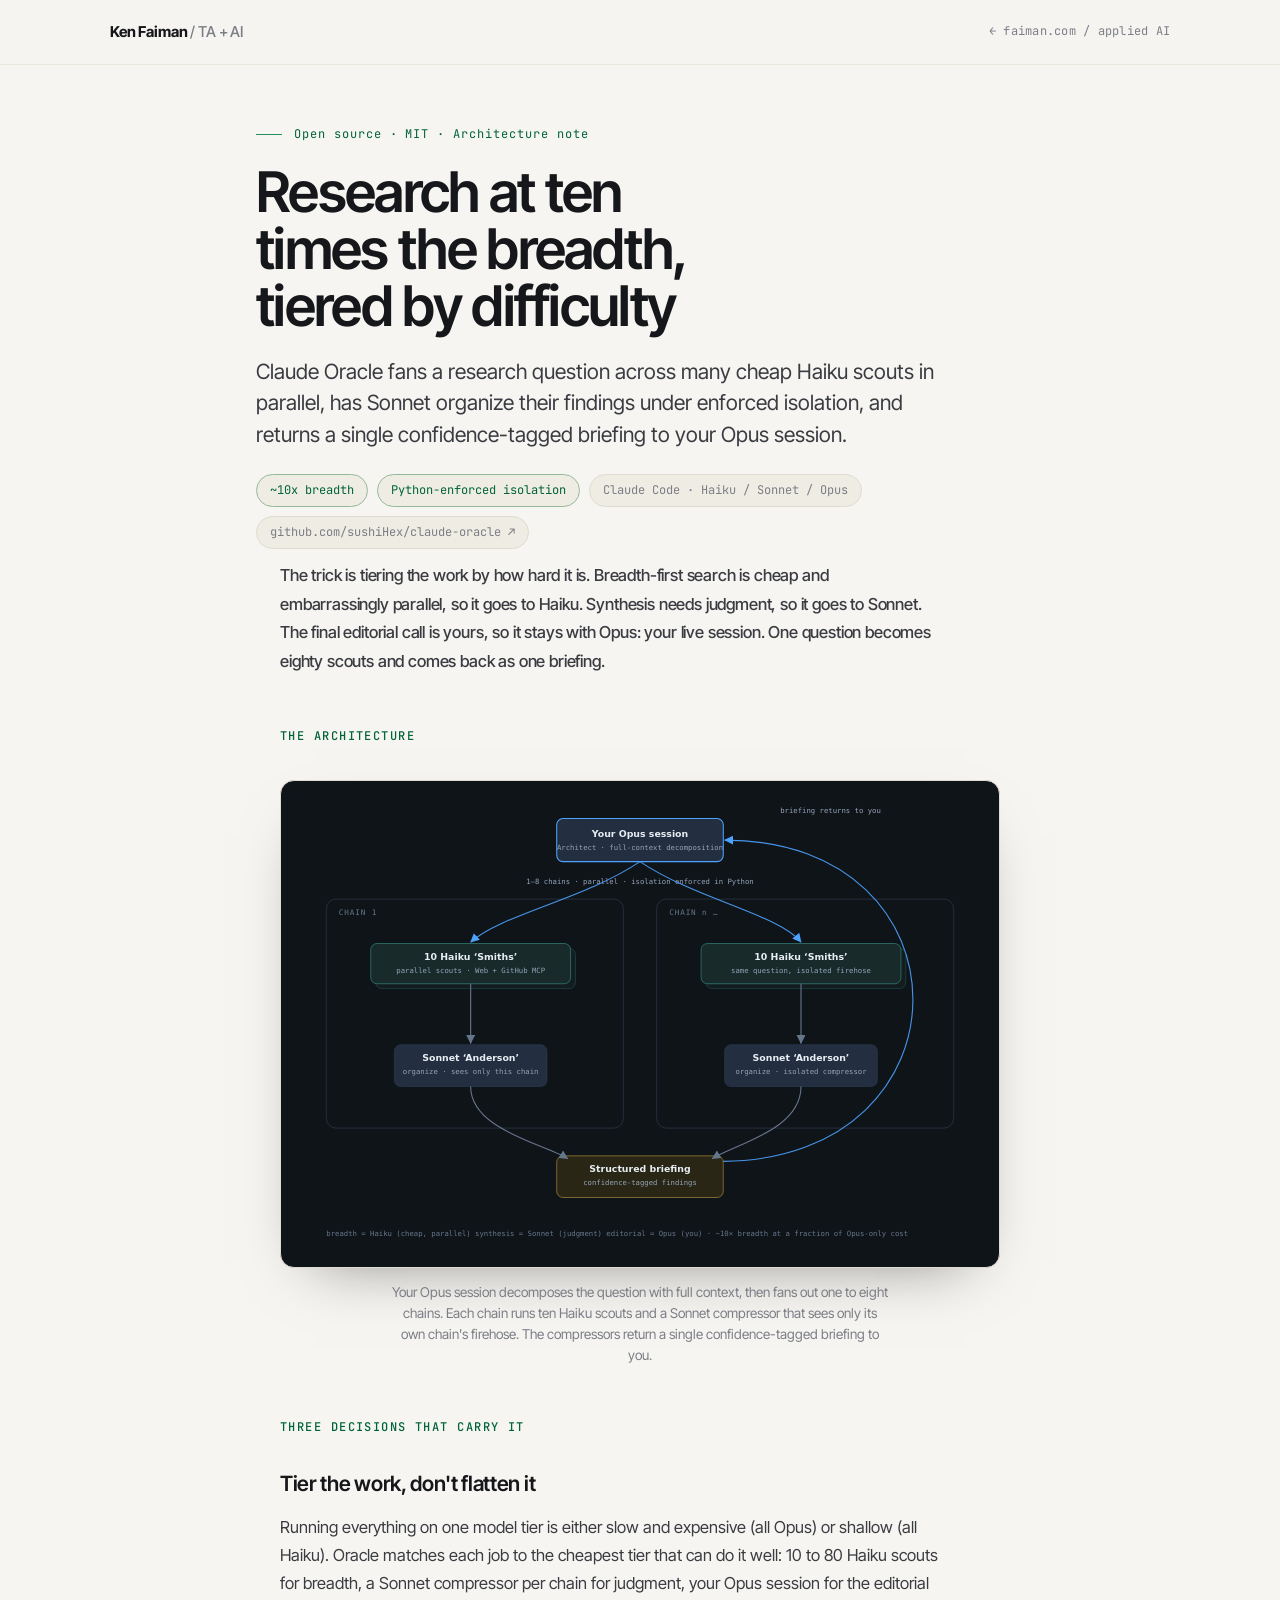
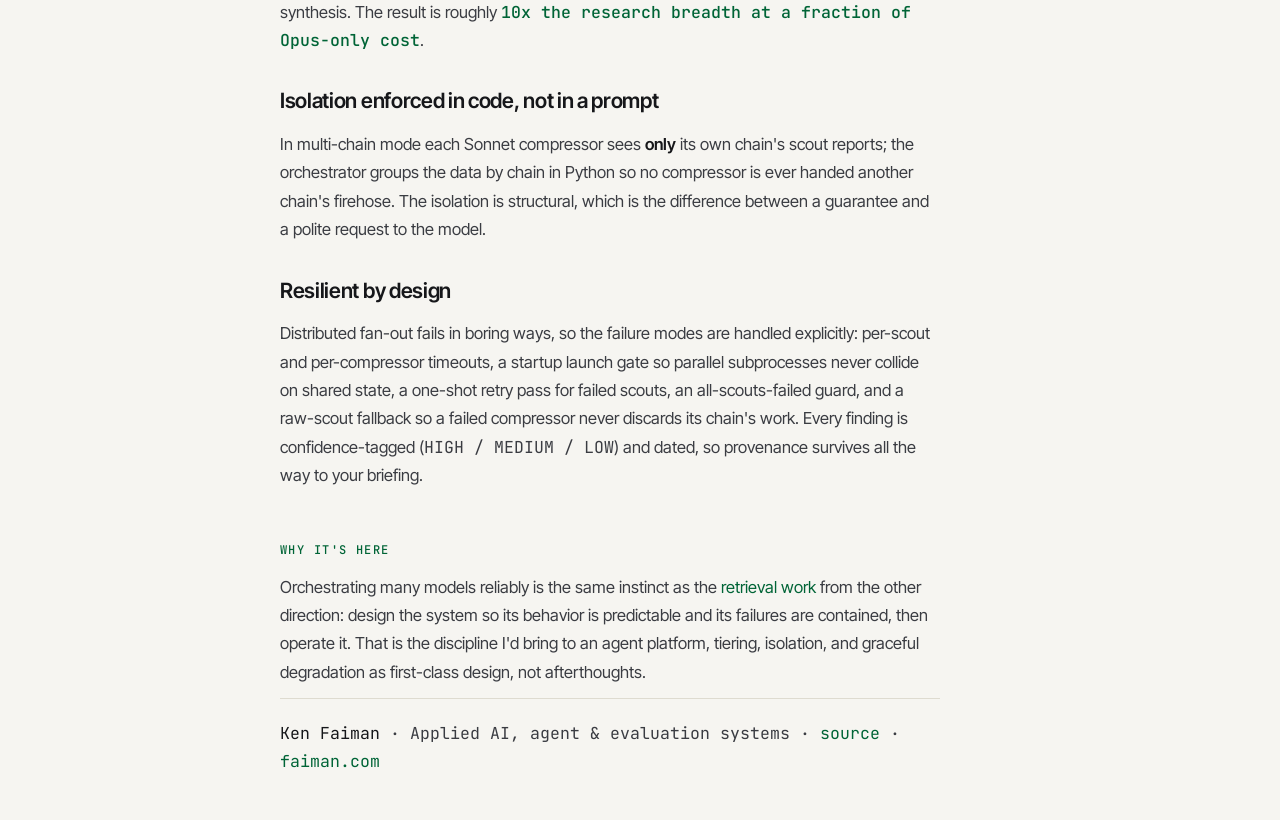
==== writing/claude-oracle.html @ 573a1b5f "Add /writing/ architecture notes for mainframe-mcp and claude-oracle Two deep-dive pages with bespok" ====
<!DOCTYPE html>
<html lang="en">
<head>
<meta charset="utf-8">
<meta name="viewport" content="width=device-width, initial-scale=1">
<title>Claude Oracle: a multi-tier research orchestrator | Ken Faiman</title>
<meta name="description" content="Architecture note: how Claude Oracle tiers research by difficulty, fanning breadth-first search across parallel Haiku scouts, isolating Sonnet synthesis per chain, and returning one confidence-tagged briefing to your Opus session.">
<link rel="preconnect" href="https://fonts.googleapis.com">
<link rel="preconnect" href="https://fonts.gstatic.com" crossorigin>
<link href="https://fonts.googleapis.com/css2?family=Inter+Tight:wght@400;500;600;700&family=JetBrains+Mono:wght@400;500&display=swap" rel="stylesheet">
<link rel="stylesheet" href="writing.css">
</head>
<body>

<div class="topbar">
  <div class="wrap">
    <a class="mark" href="../index.html">Ken Faiman <span>/ TA + AI</span></a>
    <a class="back" href="../index.html#ai">&larr; faiman.com / applied AI</a>
  </div>
</div>

<div class="wrap">
  <article class="article">
    <p class="eyebrow">Open source · MIT · Architecture note</p>
    <h1>Research at ten times the breadth, tiered by difficulty</h1>
    <p class="dek">Claude Oracle fans a research question across many cheap Haiku scouts in parallel, has Sonnet organize their findings under enforced isolation, and returns a single confidence-tagged briefing to your Opus session.</p>
    <div class="metachips">
      <span class="chip on">~10x breadth</span>
      <span class="chip on">Python-enforced isolation</span>
      <span class="chip">Claude Code · Haiku / Sonnet / Opus</span>
      <span class="chip"><a href="https://github.com/sushiHex/claude-oracle" style="color:inherit">github.com/sushiHex/claude-oracle&nbsp;&#8599;</a></span>
    </div>

    <div class="article-body">
      <p class="lead">The trick is tiering the work by how hard it is. Breadth-first search is cheap and embarrassingly parallel, so it goes to Haiku. Synthesis needs judgment, so it goes to Sonnet. The final editorial call is yours, so it stays with Opus: your live session. One question becomes eighty scouts and comes back as one briefing.</p>

      <h2>The architecture</h2>
      <figure>
        <div class="diagram"><img src="arch-claude-oracle.svg" alt="Claude Oracle architecture: an Opus architect decomposes a question, parallel Haiku scout chains gather breadth, Sonnet compressors organize each chain in isolation, and a confidence-tagged briefing returns to your session." loading="lazy"></div>
        <figcaption>Your Opus session decomposes the question with full context, then fans out one to eight chains. Each chain runs ten Haiku scouts and a Sonnet compressor that sees only its own chain's firehose. The compressors return a single confidence-tagged briefing to you.</figcaption>
      </figure>

      <h2>Three decisions that carry it</h2>

      <h3>Tier the work, don't flatten it</h3>
      <p>Running everything on one model tier is either slow and expensive (all Opus) or shallow (all Haiku). Oracle matches each job to the cheapest tier that can do it well: 10 to 80 Haiku scouts for breadth, a Sonnet compressor per chain for judgment, your Opus session for the editorial synthesis. The result is roughly <span class="win">10x the research breadth at a fraction of Opus-only cost</span>.</p>

      <h3>Isolation enforced in code, not in a prompt</h3>
      <p>In multi-chain mode each Sonnet compressor sees <strong>only</strong> its own chain's scout reports; the orchestrator groups the data by chain in Python so no compressor is ever handed another chain's firehose. The isolation is structural, which is the difference between a guarantee and a polite request to the model.</p>

      <h3>Resilient by design</h3>
      <p>Distributed fan-out fails in boring ways, so the failure modes are handled explicitly: per-scout and per-compressor timeouts, a startup launch gate so parallel subprocesses never collide on shared state, a one-shot retry pass for failed scouts, an all-scouts-failed guard, and a raw-scout fallback so a failed compressor never discards its chain's work. Every finding is confidence-tagged (<span class="mono">HIGH / MEDIUM / LOW</span>) and dated, so provenance survives all the way to your briefing.</p>

      <h2>Why it's here</h2>
      <p>Orchestrating many models reliably is the same instinct as the <a href="mainframe-mcp.html">retrieval work</a> from the other direction: design the system so its behavior is predictable and its failures are contained, then operate it. That is the discipline I'd bring to an agent platform, tiering, isolation, and graceful degradation as first-class design, not afterthoughts.</p>

      <p class="foot"><span class="kick">Ken Faiman</span> · Applied AI, agent &amp; evaluation systems · <a href="https://github.com/sushiHex/claude-oracle">source</a> · <a href="../index.html">faiman.com</a></p>
    </div>
  </article>
</div>

</body>
</html>
---- writing/writing.css ----
/* faiman.com /writing/ — shares the site's tokens & type; adds article + figure styles */
:root{
  --bg:#f6f5f1; --bg-panel:#efece4; --ink:#16171a; --ink-soft:#3a3c42;
  --muted:#7c7e86; --line:#dedbd0; --line-soft:#e8e5db;
  --accent:oklch(0.58 0.13 155); --accent-ink:oklch(0.44 0.11 155);
  --sans:"Inter Tight",-apple-system,BlinkMacSystemFont,"Segoe UI",Helvetica,Arial,sans-serif;
  --mono:"JetBrains Mono",ui-monospace,SFMono-Regular,Menlo,monospace;
}
@media (prefers-color-scheme: dark){
  :root{
    --bg:#0e0f11; --bg-panel:#16181c; --ink:#f3f2ed; --ink-soft:#c9cad0;
    --muted:#8b8e98; --line:#26282e; --line-soft:#1d1f24;
    --accent:oklch(0.72 0.14 155); --accent-ink:oklch(0.78 0.13 155);
  }
}
*{box-sizing:border-box}
html{scroll-behavior:smooth}
body{margin:0;background:var(--bg);color:var(--ink);
  font-family:var(--sans);font-size:16px;line-height:1.6;
  -webkit-font-smoothing:antialiased;text-rendering:optimizeLegibility}
a{color:var(--accent-ink);text-decoration:none}
a:hover{color:var(--ink)}
::selection{background:var(--accent);color:#fff}
:focus-visible{outline:2px solid var(--accent-ink);outline-offset:3px;border-radius:4px}
.wrap{max-width:1140px;margin:0 auto;padding:0 40px}
@media (max-width:680px){.wrap{padding:0 22px}}

/* top bar */
.topbar{position:sticky;top:0;z-index:20;
  background:color-mix(in oklab,var(--bg) 82%,transparent);
  backdrop-filter:blur(12px);border-bottom:1px solid var(--line-soft)}
.topbar .wrap{display:flex;align-items:center;justify-content:space-between;height:64px}
.mark{font-weight:700;letter-spacing:-.01em;font-size:15px;color:var(--ink)}
.mark span{color:var(--muted);font-weight:500}
.back{font-family:var(--mono);font-size:12px;letter-spacing:.02em;color:var(--muted)}
.back:hover{color:var(--ink)}

/* article */
.article{max-width:768px;margin:0 auto;padding:60px 0 32px}
.eyebrow{font-family:var(--mono);font-size:12px;letter-spacing:.08em;color:var(--accent-ink);
  margin:0 0 20px;display:flex;align-items:center;gap:12px}
.eyebrow::before{content:"";width:26px;height:1px;background:var(--accent)}
.article h1{font-size:clamp(34px,5.4vw,56px);line-height:1.02;letter-spacing:-.03em;
  font-weight:600;margin:0 0 20px;max-width:18ch;text-wrap:balance}
.dek{font-size:clamp(18px,2vw,21px);line-height:1.5;color:var(--ink-soft);max-width:58ch;margin:0 0 24px;text-wrap:pretty}
.metachips{display:flex;flex-wrap:wrap;gap:9px;margin:0 0 8px}
.chip{display:inline-flex;align-items:center;padding:6px 13px;border:1px solid var(--line);
  border-radius:999px;background:var(--bg-panel);font-family:var(--mono);font-size:12px;color:var(--muted)}
.chip.on{color:var(--accent-ink);border-color:color-mix(in oklab,var(--accent) 45%,var(--line))}

.article-body{max-width:720px;margin:0 auto}
.lead{font-size:19px;line-height:1.6;color:var(--ink);margin:40px 0 8px;font-weight:500;letter-spacing:-.01em}
.article-body h2{font-family:var(--mono);font-size:12px;letter-spacing:.12em;text-transform:uppercase;
  color:var(--accent-ink);margin:52px 0 6px;font-weight:500}
.article-body h3{font-size:21px;font-weight:600;letter-spacing:-.015em;margin:30px 0 2px}
.article-body p{font-size:16.5px;line-height:1.72;color:var(--ink-soft);margin:12px 0;max-width:66ch}
.article-body strong{color:var(--ink);font-weight:600}
.article-body em{font-style:italic}
.mono{font-family:var(--mono)}
.win{font-family:var(--mono);font-weight:500;color:var(--accent-ink)}
code{font-family:var(--mono);font-size:.9em;background:var(--bg-panel);border:1px solid var(--line-soft);
  border-radius:5px;padding:1px 6px;color:var(--ink)}

/* figure: the dark diagram panel */
figure{margin:34px 0 10px}
.diagram{background:#0f1419;border:1px solid var(--line);border-radius:14px;padding:14px 12px;
  overflow-x:auto;box-shadow:0 24px 60px -34px rgba(0,0,0,.5)}
.diagram img{display:block;width:100%;min-width:640px;height:auto}
figcaption{font-size:13.5px;line-height:1.55;color:var(--muted);margin:14px auto 0;max-width:62ch;text-align:center}

.foot{margin-top:56px;padding-top:20px;border-top:1px solid var(--line);
  font-family:var(--mono);font-size:12.5px;color:var(--muted)}
.foot a{color:var(--accent-ink)}
.foot .kick{color:var(--ink)}

@media (max-width:680px){
  .article{padding:40px 0 24px}
  .diagram{padding:8px}
}
@media (prefers-reduced-motion: reduce){html{scroll-behavior:auto}*{transition:none!important}}
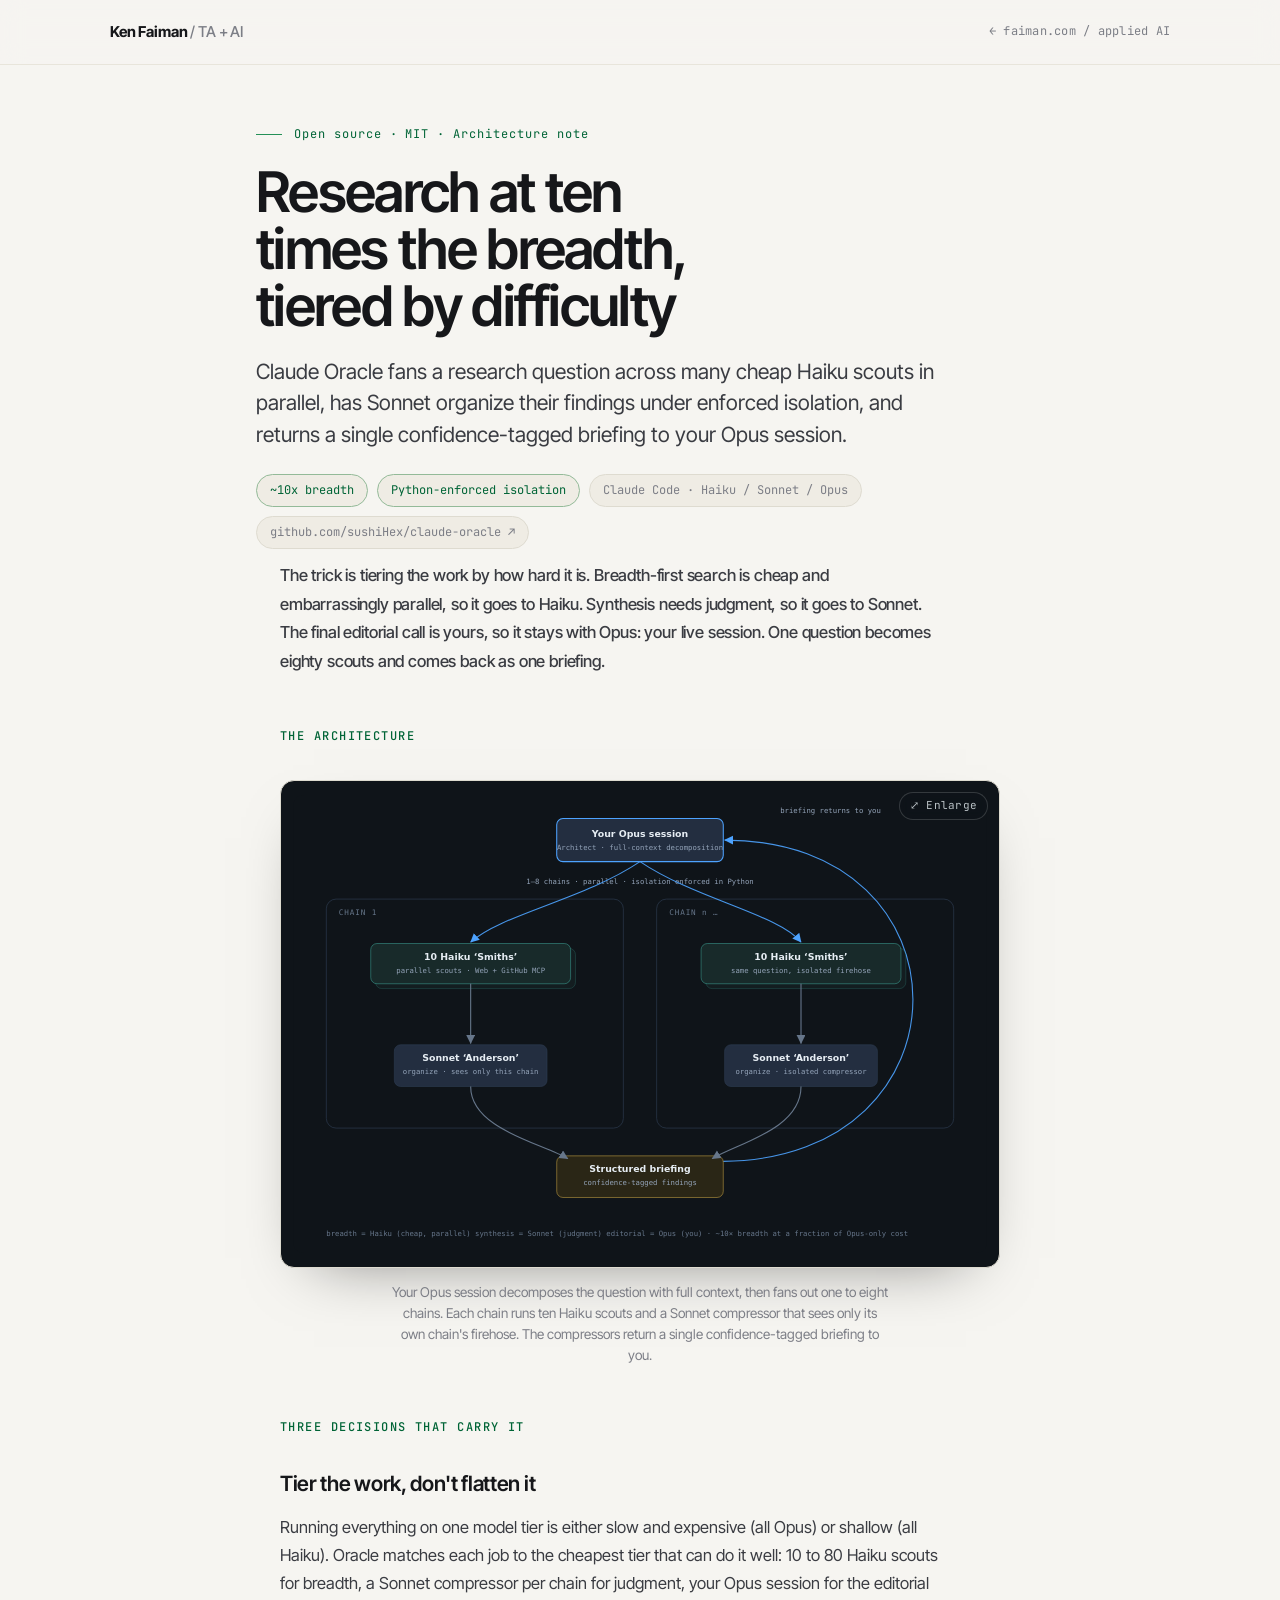
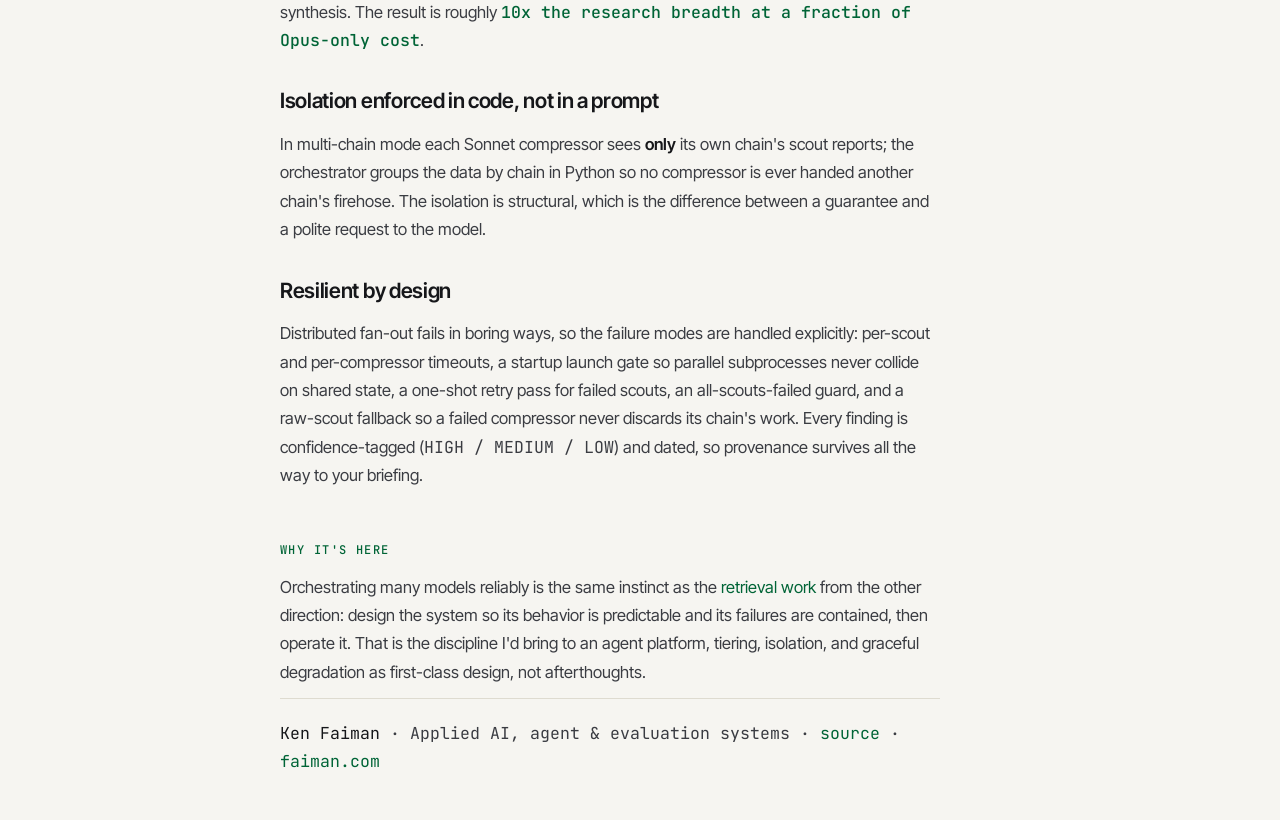
==== commit edbed24f: "writing: click-to-enlarge lightbox for architecture diagrams Diagrams are now clickable (keyboard + " ====
--- a/writing/claude-oracle.html
+++ b/writing/claude-oracle.html
@@ -59,5 +59,6 @@
   </article>
 </div>
 
+<script src="writing.js"></script>
 </body>
 </html>
--- a/writing/writing.css
+++ b/writing/writing.css
@@ -62,11 +62,32 @@
   border-radius:5px;padding:1px 6px;color:var(--ink)}
 
 /* figure: the dark diagram panel */
-figure{margin:34px 0 10px}
+figure{margin:34px 0 10px;position:relative}
 .diagram{background:#0f1419;border:1px solid var(--line);border-radius:14px;padding:14px 12px;
-  overflow-x:auto;box-shadow:0 24px 60px -34px rgba(0,0,0,.5)}
+  overflow-x:auto;box-shadow:0 24px 60px -34px rgba(0,0,0,.5);cursor:zoom-in}
 .diagram img{display:block;width:100%;min-width:640px;height:auto}
+.diagram:focus-visible{outline:2px solid var(--accent-ink);outline-offset:3px;border-radius:14px}
 figcaption{font-size:13.5px;line-height:1.55;color:var(--muted);margin:14px auto 0;max-width:62ch;text-align:center}
+
+/* "click to enlarge" affordance badge (JS-injected onto the figure) */
+.lb-badge{position:absolute;top:12px;right:12px;pointer-events:none;z-index:2;
+  font-family:var(--mono);font-size:11px;letter-spacing:.02em;color:rgba(230,237,243,.8);
+  background:rgba(15,20,25,.72);border:1px solid rgba(255,255,255,.16);
+  border-radius:999px;padding:4px 10px;backdrop-filter:blur(4px)}
+
+/* lightbox overlay */
+.lightbox{position:fixed;inset:0;z-index:100;display:flex;align-items:center;justify-content:center;
+  padding:3vh 3vw;background:rgba(8,10,14,.9);opacity:0;transition:opacity .2s ease;cursor:zoom-out}
+.lightbox.open{opacity:1}
+.lightbox[hidden]{display:none}
+.lightbox img{max-width:96vw;max-height:90vh;width:auto;height:auto;border-radius:12px;
+  border:1px solid #2c3a4f;box-shadow:0 30px 90px -24px rgba(0,0,0,.85);background:#0f1419}
+.lb-close{position:fixed;top:16px;right:20px;width:40px;height:40px;border-radius:999px;
+  border:1px solid rgba(255,255,255,.22);background:rgba(20,24,30,.72);color:#e6edf3;
+  font-size:22px;line-height:1;cursor:pointer;display:flex;align-items:center;justify-content:center}
+.lb-close:hover{background:rgba(44,50,60,.92)}
+.lb-hint{position:fixed;bottom:16px;left:0;right:0;text-align:center;pointer-events:none;
+  font-family:var(--mono);font-size:12px;color:rgba(230,237,243,.6)}
 
 .foot{margin-top:56px;padding-top:20px;border-top:1px solid var(--line);
   font-family:var(--mono);font-size:12.5px;color:var(--muted)}
